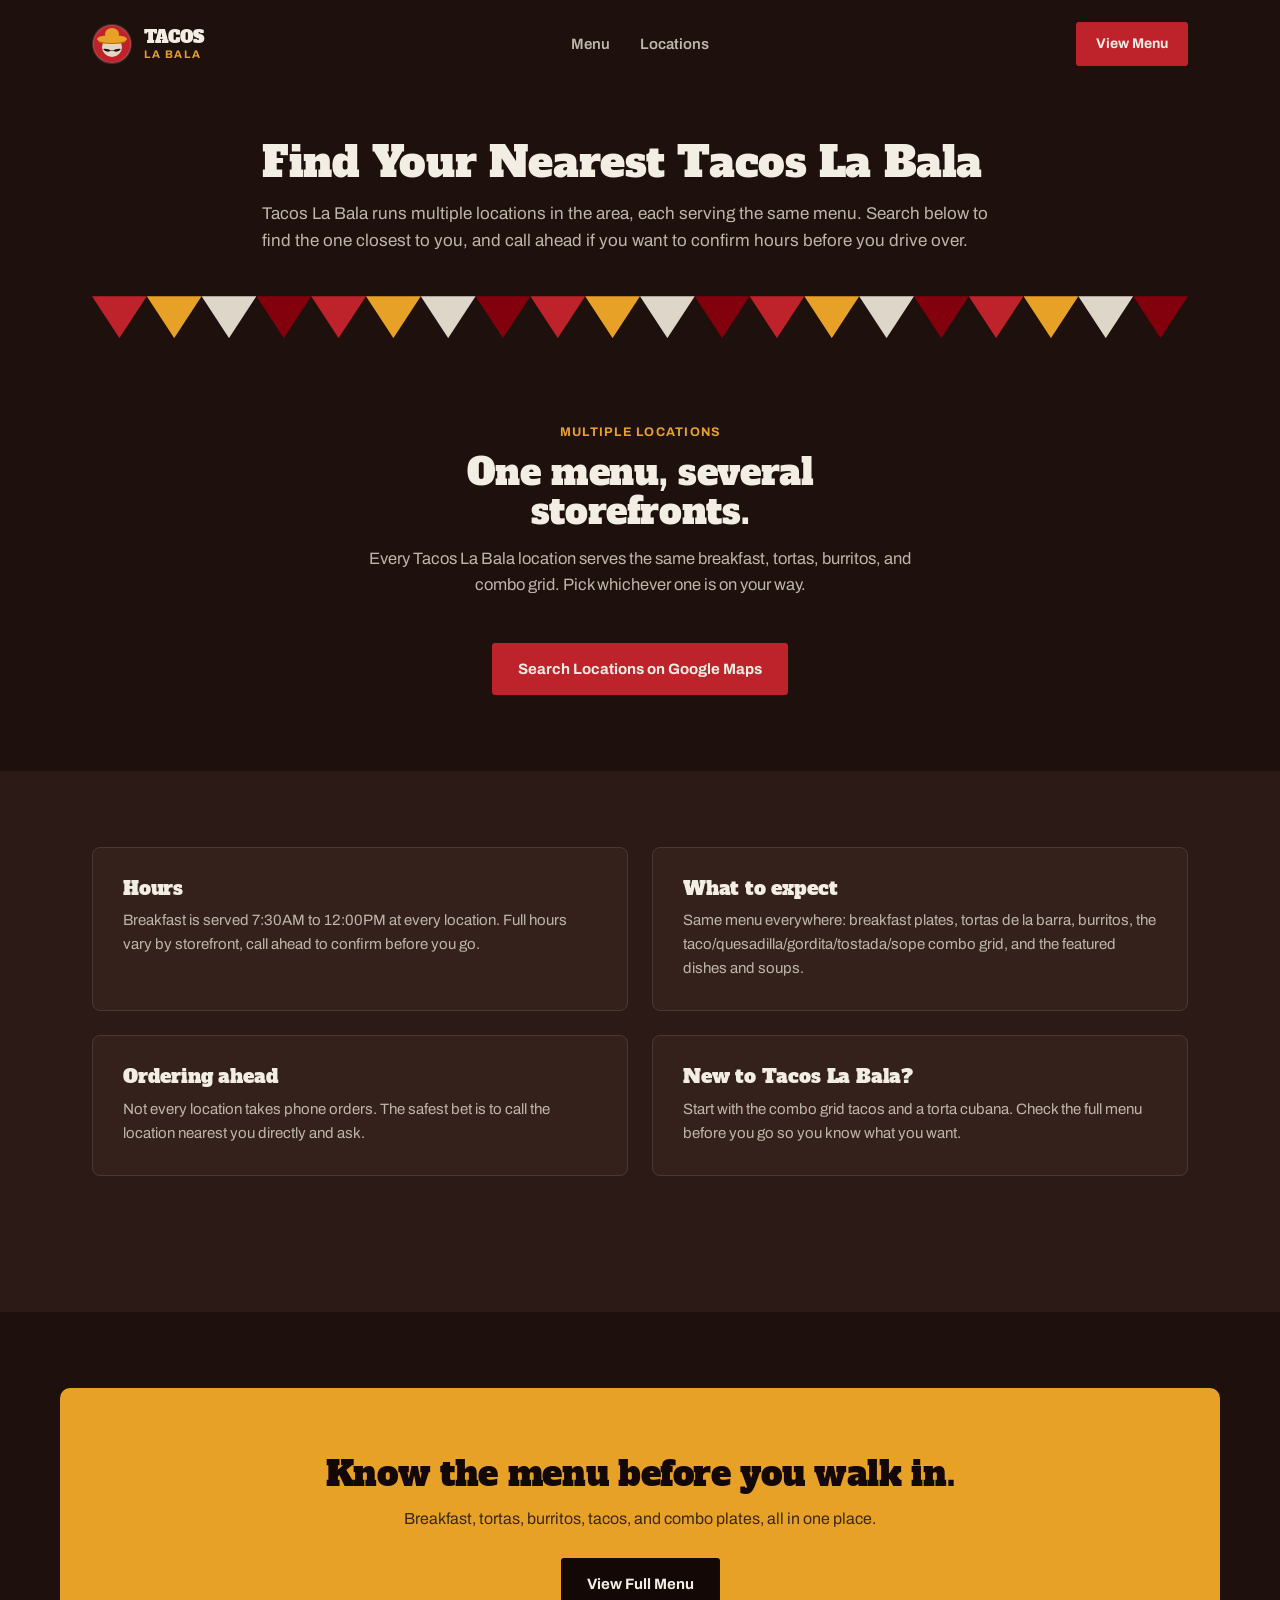
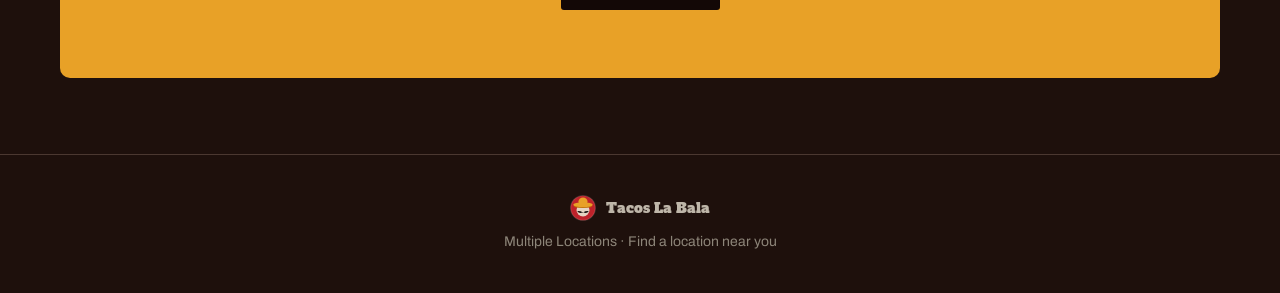
==== locations.html @ 97f9b3b9 "Initial build: Tacos La Bala pilot site" ====
<!DOCTYPE html>
<html lang="en">
<head>
<meta charset="UTF-8">
<meta name="viewport" content="width=device-width, initial-scale=1.0">
<title>Locations | Tacos La Bala</title>
<meta name="description" content="Tacos La Bala has multiple locations. Find the one closest to you and call ahead to confirm hours.">
<link rel="preconnect" href="https://fonts.googleapis.com">
<link href="https://fonts.googleapis.com/css2?family=Alfa+Slab+One&family=Archivo:wght@400;500;600;700&family=JetBrains+Mono:wght@500;600&display=swap" rel="stylesheet" media="print" onload="this.media='all'">
<link rel="stylesheet" href="styles.css">
</head>
<body>

<nav>
  <a href="index.html" class="nav-brand">
    <svg class="badge" viewBox="0 0 40 40" xmlns="http://www.w3.org/2000/svg" aria-hidden="true">
      <circle class="bg" cx="20" cy="20" r="19"/>
      <circle class="face" cx="20" cy="23" r="10"/>
      <path class="hat-shadow" d="M6 17 Q20 10 34 17 Q34 20 20 20 Q6 20 6 17 Z"/>
      <ellipse class="hat" cx="20" cy="15" rx="15" ry="4"/>
      <ellipse class="hat" cx="20" cy="10" rx="7" ry="6"/>
      <path class="stache" d="M11 25 Q15 30 20 26 Q25 30 29 25 Q25 24 20 27 Q15 24 11 25 Z"/>
      <circle class="ring" cx="20" cy="20" r="19"/>
    </svg>
    <span class="nav-brand-text">TACOS<span>LA BALA</span></span>
  </a>
  <div class="nav-links">
    <a href="menu.html">Menu</a>
    <a href="locations.html">Locations</a>
  </div>
  <a href="menu.html" class="nav-cta">View Menu</a>
</nav>

<div class="page-header">
  <h1>Find Your Nearest Tacos La Bala</h1>
  <p>Tacos La Bala runs multiple locations in the area, each serving the same menu. Search below to find the one closest to you, and call ahead if you want to confirm hours before you drive over.</p>
</div>

<div class="container">
  <div class="picado" aria-hidden="true">
    <div class="flag"></div><div class="flag"></div><div class="flag"></div><div class="flag"></div>
    <div class="flag"></div><div class="flag"></div><div class="flag"></div><div class="flag"></div>
    <div class="flag"></div><div class="flag"></div><div class="flag"></div><div class="flag"></div>
    <div class="flag"></div><div class="flag"></div><div class="flag"></div><div class="flag"></div>
    <div class="flag"></div><div class="flag"></div><div class="flag"></div><div class="flag"></div>
  </div>
</div>

<section>
  <div class="container section-head" style="text-align:center; max-width:640px; margin:0 auto 0;">
    <div class="section-label" style="text-align:center;">Multiple Locations</div>
    <h2>One menu, several storefronts.</h2>
    <p style="margin:0 auto;">Every Tacos La Bala location serves the same breakfast, tortas, burritos, and combo grid. Pick whichever one is on your way.</p>
  </div>
  <div class="container" style="margin-top:44px; text-align:center;">
    <a href="https://www.google.com/maps/search/Tacos+La+Bala" target="_blank" rel="noopener" class="btn-primary">Search Locations on Google Maps</a>
  </div>
</section>

<section class="section-alt">
  <div class="locations-grid">
    <div class="location-card">
      <h3>Hours</h3>
      <p>Breakfast is served 7:30AM to 12:00PM at every location. Full hours vary by storefront, call ahead to confirm before you go.</p>
    </div>
    <div class="location-card">
      <h3>What to expect</h3>
      <p>Same menu everywhere: breakfast plates, tortas de la barra, burritos, the taco/quesadilla/gordita/tostada/sope combo grid, and the featured dishes and soups.</p>
    </div>
    <div class="location-card">
      <h3>Ordering ahead</h3>
      <p>Not every location takes phone orders. The safest bet is to call the location nearest you directly and ask.</p>
    </div>
    <div class="location-card">
      <h3>New to Tacos La Bala?</h3>
      <p>Start with the combo grid tacos and a torta cubana. Check the full menu before you go so you know what you want.</p>
    </div>
  </div>
</section>

<section>
  <div class="container cta-band">
    <h2>Know the menu before you walk in.</h2>
    <p>Breakfast, tortas, burritos, tacos, and combo plates, all in one place.</p>
    <a href="menu.html" class="btn-primary">View Full Menu</a>
  </div>
</section>

<footer>
  <div class="foot-brand">
    <svg class="badge" viewBox="0 0 40 40" xmlns="http://www.w3.org/2000/svg" aria-hidden="true">
      <circle class="bg" cx="20" cy="20" r="19"/>
      <circle class="face" cx="20" cy="23" r="10"/>
      <path class="hat-shadow" d="M6 17 Q20 10 34 17 Q34 20 20 20 Q6 20 6 17 Z"/>
      <ellipse class="hat" cx="20" cy="15" rx="15" ry="4"/>
      <ellipse class="hat" cx="20" cy="10" rx="7" ry="6"/>
      <path class="stache" d="M11 25 Q15 30 20 26 Q25 30 29 25 Q25 24 20 27 Q15 24 11 25 Z"/>
      <circle class="ring" cx="20" cy="20" r="19"/>
    </svg>
    <span>Tacos La Bala</span>
  </div>
  Multiple Locations · Find a location near you
</footer>

</body>
</html>
---- styles.css ----
/* Tacos La Bala — Design DNA
   Mood: bold red channel-letter taqueria signage at night, dark charcoal storefront,
   mustard sombrero warmth. Playful but built like real signage, not a taco-truck cliche.
   Color: warm charcoal canvas (hue 35, NOT the cool blue-charcoal used elsewhere in this
   batch), true channel-letter red + mustard/sombrero gold, cream ink.
   Type: Alfa Slab One (display, mimics extruded block channel letters) + Archivo (body,
   geometric grotesque) + JetBrains Mono (tabular price numerals only).
   Layout: asymmetric 70/30 hero (headline left, channel-sign panel bleeding off the right
   edge) on home; fixed category rail on the menu page (most content-heavy page in the batch).
   Motion: quick, snappy eases on hover, no bounce.
   Signature element: papel picado (cut-paper banner) divider strung between sections,
   built from clip-path + mask flags, reused across all three pages.
*/

:root {
  --canvas: oklch(19% 0.025 35);
  --canvas-alt: oklch(24% 0.03 35);
  --panel: oklch(27% 0.033 35);
  --ink: oklch(95% 0.015 85);
  --ink-soft: oklch(78% 0.02 80);
  --ink-faint: oklch(62% 0.02 75);
  --red: oklch(52% 0.19 25);
  --red-dark: oklch(38% 0.16 25);
  --red-shadow: oklch(15% 0.02 35);
  --mustard: oklch(76% 0.15 75);
  --mustard-dark: oklch(60% 0.15 65);
  --line: oklch(36% 0.03 40);
}

* { box-sizing: border-box; margin: 0; padding: 0; }

html { scroll-behavior: smooth; }

body {
  font-family: 'Archivo', sans-serif;
  background: var(--canvas);
  color: var(--ink);
  line-height: 1.6;
}

h1, h2, h3, .display {
  font-family: 'Alfa Slab One', serif;
  font-weight: 400;
  letter-spacing: -0.01em;
  color: var(--ink);
  line-height: 1.08;
}

a { color: inherit; text-decoration: none; }

.mono { font-family: 'JetBrains Mono', monospace; font-variant-numeric: tabular-nums; }

.container { max-width: 1160px; margin: 0 auto; padding: 0 32px; }

/* ---- Nav ---- */
nav {
  display: flex;
  justify-content: space-between;
  align-items: center;
  padding: 22px 32px;
  max-width: 1160px;
  margin: 0 auto;
  gap: 20px;
}

.nav-brand { display: flex; align-items: center; gap: 12px; }
.nav-brand .badge { width: 40px; height: 40px; flex-shrink: 0; }
.nav-brand-text { font-family: 'Alfa Slab One', serif; font-size: 17px; line-height: 1.15; color: var(--ink); }
.nav-brand-text span { display: block; color: var(--mustard); font-size: 11px; letter-spacing: 0.12em; font-family: 'Archivo', sans-serif; font-weight: 700; }

.nav-links { display: flex; gap: 30px; font-size: 15px; }
.nav-links a { color: var(--ink-soft); transition: color 0.2s ease-out; font-weight: 600; }
.nav-links a:hover { color: var(--mustard); }

.nav-cta {
  background: var(--red);
  color: var(--ink) !important;
  padding: 11px 20px;
  border-radius: 3px;
  font-size: 14px;
  font-weight: 700;
  transition: background 0.2s ease-out, transform 0.2s ease-out;
  white-space: nowrap;
}
.nav-cta:hover { background: var(--red-dark); transform: translateY(-1px); }

/* ---- Hero: asymmetric 70/30, channel sign bleeds off the right ---- */
.hero {
  max-width: 1160px;
  margin: 12px auto 0;
  padding: 28px 32px 0;
  display: grid;
  grid-template-columns: 1.35fr 1fr;
  gap: 24px;
  align-items: center;
}

.hero-eyebrow {
  text-transform: uppercase;
  letter-spacing: 0.14em;
  font-size: 12.5px;
  font-weight: 700;
  color: var(--mustard);
  margin-bottom: 18px;
}

.hero-copy h1 {
  font-size: clamp(34px, 5vw, 54px);
  margin-bottom: 20px;
}
.hero-copy h1 .accent { color: var(--red); }

.hero-copy .sub {
  font-size: 17.5px;
  color: var(--ink-soft);
  max-width: 480px;
  margin-bottom: 30px;
}

.hero-ctas { display: flex; gap: 14px; flex-wrap: wrap; }

.btn-primary {
  background: var(--red);
  color: var(--ink);
  padding: 14px 26px;
  border-radius: 3px;
  font-weight: 700;
  font-size: 15px;
  display: inline-block;
  transition: background 0.2s ease-out, transform 0.2s ease-out;
}
.btn-primary:hover { background: var(--red-dark); transform: translateY(-1px); }

.btn-secondary {
  border: 1.5px solid var(--line);
  padding: 14px 26px;
  border-radius: 3px;
  font-weight: 700;
  font-size: 15px;
  color: var(--ink);
  display: inline-block;
  transition: border-color 0.2s ease-out, color 0.2s ease-out;
}
.btn-secondary:hover { border-color: var(--mustard); color: var(--mustard); }

/* ---- Channel sign panel (right side of hero) ---- */
.sign-panel {
  background: var(--red-shadow);
  border: 1px solid var(--line);
  border-radius: 10px;
  padding: 34px 20px;
  text-align: center;
  position: relative;
  overflow: hidden;
}
.sign-panel::before {
  content: "";
  position: absolute;
  inset: 0;
  background: radial-gradient(circle at 50% 20%, oklch(30% 0.04 35 / 0.6), transparent 65%);
}
.channel-tacos {
  font-family: 'Alfa Slab One', serif;
  font-size: clamp(38px, 6.5vw, 58px);
  color: var(--red);
  letter-spacing: 0.02em;
  text-shadow:
    1px 1px 0 var(--red-dark),
    2px 2px 0 var(--red-dark),
    3px 3px 0 var(--red-dark),
    4px 4px 0 var(--red-dark),
    5px 5px 0 oklch(12% 0.015 35),
    0 8px 22px rgba(0,0,0,0.55);
  position: relative;
  z-index: 1;
}
.channel-labala {
  font-family: 'Alfa Slab One', serif;
  font-size: clamp(20px, 3.4vw, 30px);
  color: var(--mustard);
  letter-spacing: 0.06em;
  margin-top: 4px;
  text-shadow:
    1px 1px 0 var(--mustard-dark),
    2px 2px 0 var(--mustard-dark),
    0 6px 16px rgba(0,0,0,0.5);
  position: relative;
  z-index: 1;
}
.sign-mascot { width: 92px; height: 92px; margin: 18px auto 0; position: relative; z-index: 1; }

/* ---- Mascot badge (reused in nav/footer) ---- */
.badge circle.face { fill: oklch(88% 0.03 70); }
.badge .hat { fill: var(--mustard); }
.badge .hat-shadow { fill: var(--mustard-dark); }
.badge .stache { fill: oklch(20% 0.01 35); }
.badge .ring { fill: none; stroke: var(--ink); stroke-width: 2; opacity: 0.15; }
.badge .bg { fill: var(--red); }

/* ---- Signature element: papel picado banner ---- */
.picado {
  display: flex;
  width: 100%;
  overflow: hidden;
  height: 42px;
  margin: 8px 0;
}
.picado .flag {
  flex: 1 0 auto;
  width: 42px;
  height: 42px;
  clip-path: polygon(0 0, 100% 0, 50% 100%);
  -webkit-mask-image:
    radial-gradient(circle 3.5px at 50% 24%, transparent 3px, black 3.5px),
    radial-gradient(circle 2.5px at 32% 44%, transparent 2px, black 2.5px),
    radial-gradient(circle 2.5px at 68% 44%, transparent 2px, black 2.5px),
    radial-gradient(circle 2px at 50% 58%, transparent 1.5px, black 2px);
  mask-image:
    radial-gradient(circle 3.5px at 50% 24%, transparent 3px, black 3.5px),
    radial-gradient(circle 2.5px at 32% 44%, transparent 2px, black 2.5px),
    radial-gradient(circle 2.5px at 68% 44%, transparent 2px, black 2.5px),
    radial-gradient(circle 2px at 50% 58%, transparent 1.5px, black 2px);
}
.picado .flag:nth-child(4n+1) { background: var(--red); }
.picado .flag:nth-child(4n+2) { background: var(--mustard); }
.picado .flag:nth-child(4n+3) { background: oklch(88% 0.02 80); }
.picado .flag:nth-child(4n+4) { background: var(--red-dark); }

/* ---- Sections ---- */
section { padding: 76px 0; }
.section-alt { background: var(--canvas-alt); }
.section-panel { background: var(--panel); }

.section-label {
  text-transform: uppercase;
  letter-spacing: 0.1em;
  font-size: 12.5px;
  color: var(--mustard);
  font-weight: 700;
  margin-bottom: 12px;
}

.section-head h2 { font-size: clamp(26px, 3.4vw, 36px); margin-bottom: 14px; max-width: 640px; }
.section-head p { color: var(--ink-soft); font-size: 16.5px; max-width: 560px; }

/* ---- Standout plates: one featured + mixed list (asymmetric, not 3 equal cards) ---- */
.plates-layout {
  display: grid;
  grid-template-columns: 1.1fr 1fr;
  gap: 22px;
  margin-top: 44px;
}
.plate-featured {
  background: linear-gradient(160deg, var(--red-dark), var(--red-shadow));
  border-radius: 10px;
  padding: 34px;
  display: flex;
  flex-direction: column;
  justify-content: flex-end;
  min-height: 320px;
  border: 1px solid var(--line);
}
.plate-featured .tag { color: var(--mustard); font-size: 12.5px; font-weight: 700; letter-spacing: 0.08em; text-transform: uppercase; margin-bottom: 14px; display: block; }
.plate-featured h3 { font-size: 24px; margin-bottom: 10px; }
.plate-featured p { color: var(--ink-soft); font-size: 15px; }
.plate-featured .price { color: var(--mustard); font-size: 20px; margin-top: 14px; }

.plates-list { display: flex; flex-direction: column; gap: 0; }
.plate-row {
  display: flex;
  justify-content: space-between;
  align-items: baseline;
  gap: 16px;
  padding: 18px 0;
  border-top: 1px solid var(--line);
}
.plate-row:last-child { border-bottom: 1px solid var(--line); }
.plate-row h4 { font-family: 'Archivo', sans-serif; font-weight: 700; font-size: 16.5px; color: var(--ink); }
.plate-row p { font-size: 13.5px; color: var(--ink-faint); margin-top: 4px; }
.plate-row .price { color: var(--mustard); font-size: 16px; white-space: nowrap; }

/* ---- Info band (breakfast hours / locations) ---- */
.info-band {
  border-top: 1px solid var(--line);
  border-bottom: 1px solid var(--line);
  padding: 46px 0;
  text-align: center;
}
.info-band .big-stat {
  font-family: 'Alfa Slab One', serif;
  font-size: clamp(30px, 5vw, 46px);
  color: var(--mustard);
  margin-bottom: 10px;
}
.info-band p { color: var(--ink-soft); font-size: 15px; max-width: 520px; margin: 0 auto; }

/* ---- CTA band ---- */
.cta-band {
  background: var(--mustard);
  color: var(--red-shadow);
  text-align: center;
  padding: 68px 32px;
  border-radius: 10px;
}
.cta-band h2 { color: var(--red-shadow); font-size: clamp(24px, 3.4vw, 34px); margin-bottom: 14px; }
.cta-band p { color: oklch(30% 0.05 65); margin-bottom: 26px; font-size: 16px; }
.cta-band .btn-primary { background: var(--red-shadow); color: var(--ink); }
.cta-band .btn-primary:hover { background: oklch(10% 0.01 35); }

/* ---- Footer ---- */
footer {
  padding: 40px 32px;
  border-top: 1px solid var(--line);
  font-size: 14px;
  color: var(--ink-faint);
  text-align: center;
}
footer .foot-brand { display: flex; align-items: center; justify-content: center; gap: 10px; margin-bottom: 10px; }
footer .foot-brand .badge { width: 26px; height: 26px; }
footer .foot-brand span { font-family: 'Alfa Slab One', serif; font-size: 14px; color: var(--ink-soft); }

/* ---- Inner page header ---- */
.page-header {
  padding: 52px 32px 34px;
  max-width: 820px;
  margin: 0 auto;
}
.page-header h1 { font-size: clamp(30px, 4.2vw, 42px); margin-bottom: 14px; }
.page-header p { font-size: 17px; color: var(--ink-soft); }

/* ---- Menu page: fixed category rail + content ---- */
.menu-layout {
  display: grid;
  grid-template-columns: 220px 1fr;
  gap: 48px;
  max-width: 1160px;
  margin: 0 auto 60px;
  padding: 0 32px;
  align-items: start;
}
.menu-rail {
  position: sticky;
  top: 24px;
  display: flex;
  flex-direction: column;
  gap: 4px;
  border-left: 2px solid var(--line);
  padding-left: 18px;
}
.menu-rail a {
  padding: 9px 0;
  color: var(--ink-faint);
  font-size: 14.5px;
  font-weight: 600;
  transition: color 0.2s ease-out, border-color 0.2s ease-out;
  border-left: 2px solid transparent;
  margin-left: -20px;
  padding-left: 18px;
}
.menu-rail a:hover { color: var(--mustard); border-color: var(--mustard); }

.menu-section { margin-bottom: 56px; scroll-margin-top: 24px; }
.menu-section-head { margin-bottom: 22px; }
.menu-section-head h2 { font-size: clamp(24px, 3vw, 30px); }
.menu-section-head .note { color: var(--ink-faint); font-size: 14px; margin-top: 8px; max-width: 620px; }

.menu-grid { display: grid; grid-template-columns: 1fr 1fr; gap: 4px 40px; }
.menu-item {
  display: flex;
  justify-content: space-between;
  align-items: baseline;
  gap: 14px;
  padding: 12px 0;
  border-bottom: 1px solid var(--line);
}
.menu-item .name { font-size: 15px; color: var(--ink); }
.menu-item .name small { display: block; color: var(--ink-faint); font-size: 12.5px; margin-top: 2px; }
.menu-item .price { color: var(--mustard); font-size: 14.5px; white-space: nowrap; }

.combo-table { width: 100%; border-collapse: collapse; margin-top: 8px; }
.combo-table th {
  text-align: left;
  font-size: 12.5px;
  text-transform: uppercase;
  letter-spacing: 0.06em;
  color: var(--mustard);
  padding: 10px 12px;
  border-bottom: 1px solid var(--line);
}
.combo-table td {
  padding: 12px;
  font-size: 14.5px;
  border-bottom: 1px solid var(--line);
  color: var(--ink-soft);
}
.combo-table td:first-child { color: var(--ink); font-weight: 600; }
.combo-table td.price { color: var(--mustard); }

.featured-note {
  background: var(--panel);
  border-radius: 8px;
  padding: 20px 24px;
  font-size: 14.5px;
  color: var(--ink-soft);
  margin-bottom: 24px;
}

/* ---- Locations page ---- */
.locations-grid {
  display: grid;
  grid-template-columns: 1fr 1fr;
  gap: 24px;
  max-width: 1160px;
  margin: 0 auto 60px;
  padding: 0 32px;
}
.location-card {
  border: 1px solid var(--line);
  border-radius: 8px;
  padding: 30px;
  background: var(--panel);
}
.location-card h3 { font-size: 19px; margin-bottom: 10px; }
.location-card p { color: var(--ink-soft); font-size: 15px; }

@media (max-width: 860px) {
  .hero { grid-template-columns: 1fr; }
  .sign-panel { order: -1; }
  .plates-layout, .locations-grid { grid-template-columns: 1fr; }
  .menu-layout { grid-template-columns: 1fr; }
  .menu-rail {
    position: static;
    flex-direction: row;
    flex-wrap: wrap;
    border-left: none;
    border-bottom: 2px solid var(--line);
    padding-left: 0;
    padding-bottom: 16px;
    margin-bottom: 8px;
  }
  .menu-rail a { margin-left: 0; padding-left: 0; padding-right: 14px; border-left: none; }
  .menu-grid { grid-template-columns: 1fr; }
  .nav-links { display: none; }
}
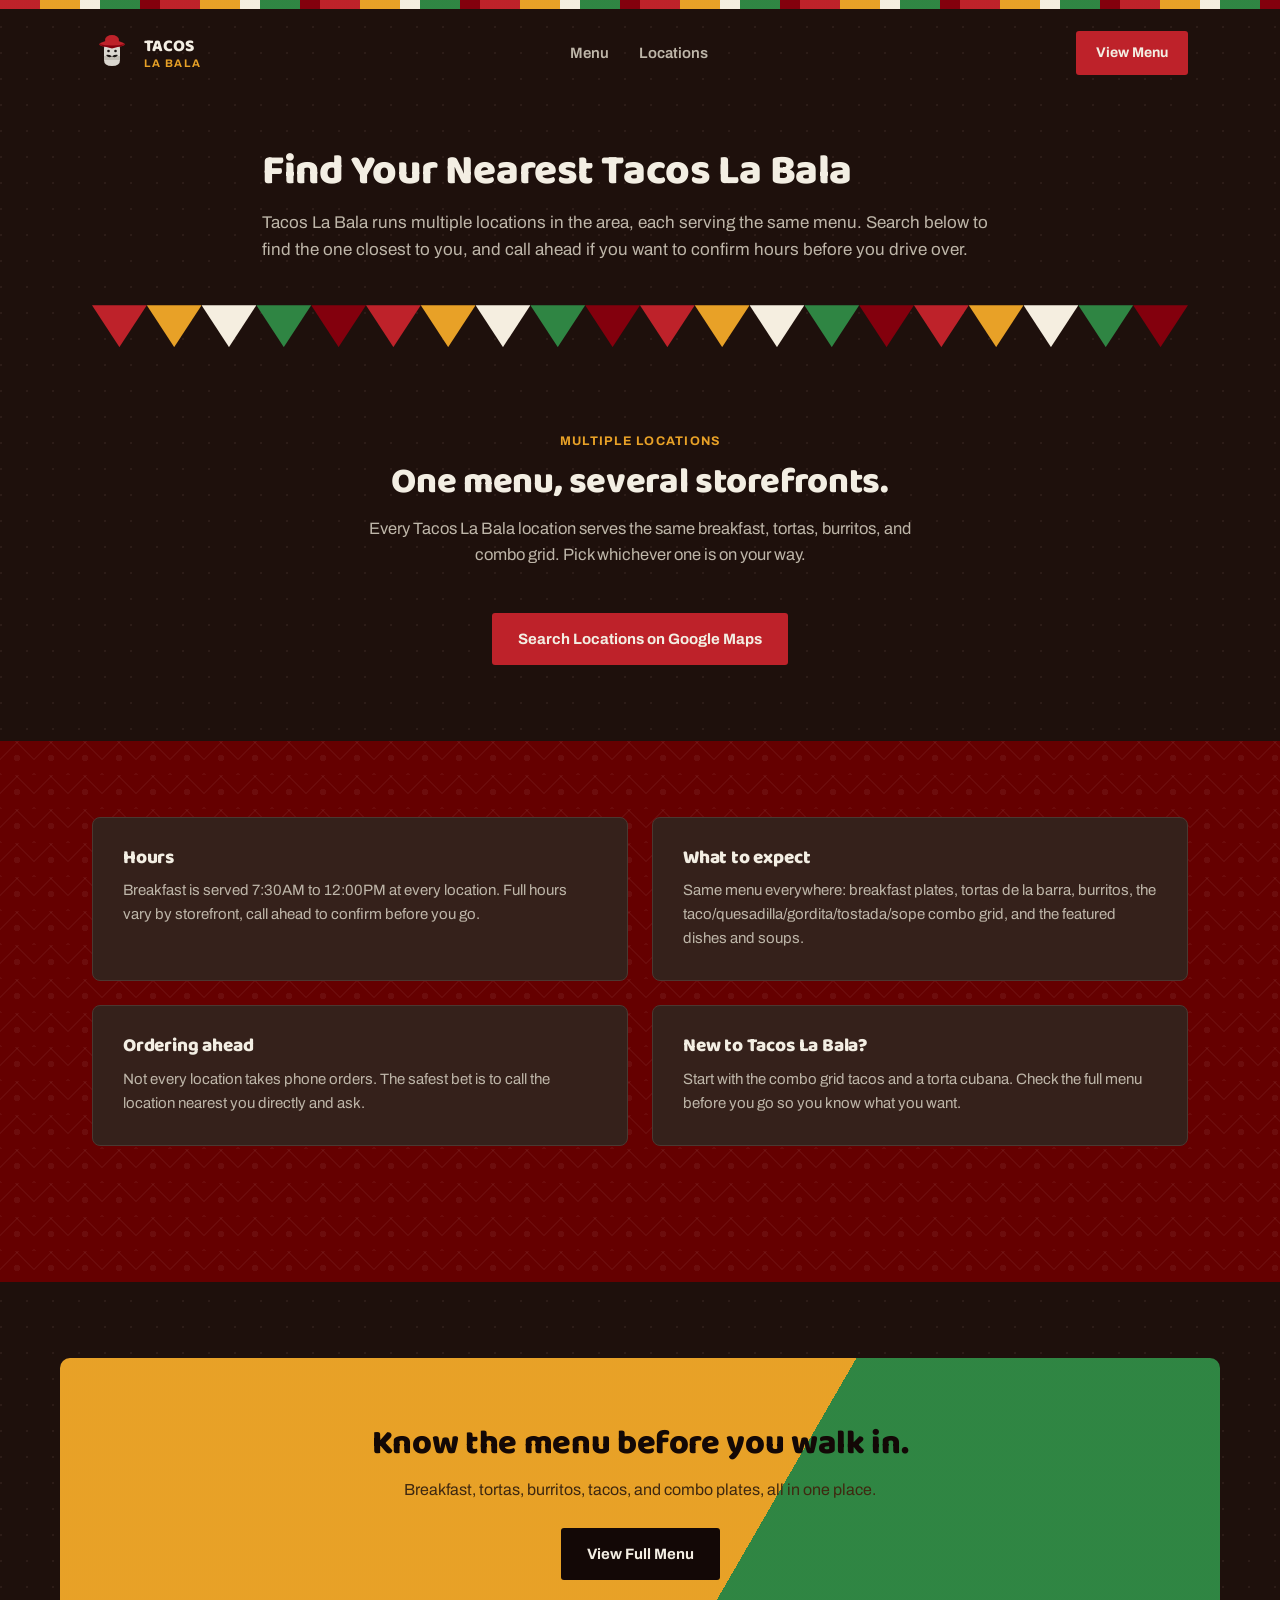
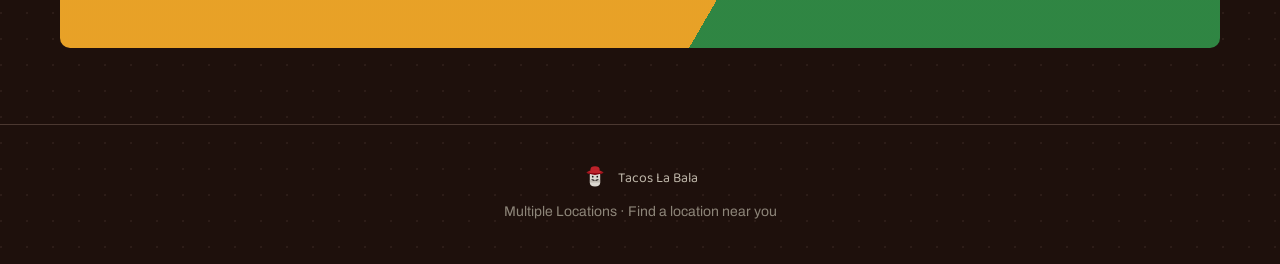
==== commit 812c6439: "Redesign: bullet mascot, talavera pattern, Baloo 2 type" ====
--- a/locations.html
+++ b/locations.html
@@ -6,21 +6,24 @@
 <title>Locations | Tacos La Bala</title>
 <meta name="description" content="Tacos La Bala has multiple locations. Find the one closest to you and call ahead to confirm hours.">
 <link rel="preconnect" href="https://fonts.googleapis.com">
-<link href="https://fonts.googleapis.com/css2?family=Alfa+Slab+One&family=Archivo:wght@400;500;600;700&family=JetBrains+Mono:wght@500;600&display=swap" rel="stylesheet" media="print" onload="this.media='all'">
+<link href="https://fonts.googleapis.com/css2?family=Baloo+2:wght@700;800&family=Archivo:wght@400;500;600;700&family=JetBrains+Mono:wght@500;600&display=swap" rel="stylesheet" media="print" onload="this.media='all'">
 <link rel="stylesheet" href="styles.css">
 </head>
 <body>
 
+<div class="serape" aria-hidden="true"></div>
+
 <nav>
   <a href="index.html" class="nav-brand">
     <svg class="badge" viewBox="0 0 40 40" xmlns="http://www.w3.org/2000/svg" aria-hidden="true">
-      <circle class="bg" cx="20" cy="20" r="19"/>
-      <circle class="face" cx="20" cy="23" r="10"/>
-      <path class="hat-shadow" d="M6 17 Q20 10 34 17 Q34 20 20 20 Q6 20 6 17 Z"/>
-      <ellipse class="hat" cx="20" cy="15" rx="15" ry="4"/>
-      <ellipse class="hat" cx="20" cy="10" rx="7" ry="6"/>
-      <path class="stache" d="M11 25 Q15 30 20 26 Q25 30 29 25 Q25 24 20 27 Q15 24 11 25 Z"/>
-      <circle class="ring" cx="20" cy="20" r="19"/>
+      <path class="bullet-body" d="M12 16 Q12 6 20 6 Q28 6 28 16 L28 27 Q28 33 20 33 Q12 33 12 27 Z"/>
+      <rect class="bullet-shadow" x="12" y="23" width="16" height="4" opacity="0.5"/>
+      <ellipse class="hat" cx="20" cy="7" rx="7" ry="5"/>
+      <path class="hat" d="M7 11 Q20 3 33 11 Q33 14 20 14 Q7 14 7 11 Z"/>
+      <path class="hat-shadow" d="M7 11 Q20 14 33 11 Q33 12.5 20 15.5 Q7 12.5 7 11 Z"/>
+      <circle class="eyes" cx="16.5" cy="18" r="1.3"/>
+      <circle class="eyes" cx="23.5" cy="18" r="1.3"/>
+      <path class="stache" d="M14 22 Q17 26 20 23 Q23 26 26 22 Q23 21.3 20 23.3 Q17 21.3 14 22 Z"/>
     </svg>
     <span class="nav-brand-text">TACOS<span>LA BALA</span></span>
   </a>
@@ -89,13 +92,14 @@
 <footer>
   <div class="foot-brand">
     <svg class="badge" viewBox="0 0 40 40" xmlns="http://www.w3.org/2000/svg" aria-hidden="true">
-      <circle class="bg" cx="20" cy="20" r="19"/>
-      <circle class="face" cx="20" cy="23" r="10"/>
-      <path class="hat-shadow" d="M6 17 Q20 10 34 17 Q34 20 20 20 Q6 20 6 17 Z"/>
-      <ellipse class="hat" cx="20" cy="15" rx="15" ry="4"/>
-      <ellipse class="hat" cx="20" cy="10" rx="7" ry="6"/>
-      <path class="stache" d="M11 25 Q15 30 20 26 Q25 30 29 25 Q25 24 20 27 Q15 24 11 25 Z"/>
-      <circle class="ring" cx="20" cy="20" r="19"/>
+      <path class="bullet-body" d="M12 16 Q12 6 20 6 Q28 6 28 16 L28 27 Q28 33 20 33 Q12 33 12 27 Z"/>
+      <rect class="bullet-shadow" x="12" y="23" width="16" height="4" opacity="0.5"/>
+      <ellipse class="hat" cx="20" cy="7" rx="7" ry="5"/>
+      <path class="hat" d="M7 11 Q20 3 33 11 Q33 14 20 14 Q7 14 7 11 Z"/>
+      <path class="hat-shadow" d="M7 11 Q20 14 33 11 Q33 12.5 20 15.5 Q7 12.5 7 11 Z"/>
+      <circle class="eyes" cx="16.5" cy="18" r="1.3"/>
+      <circle class="eyes" cx="23.5" cy="18" r="1.3"/>
+      <path class="stache" d="M14 22 Q17 26 20 23 Q23 26 26 22 Q23 21.3 20 23.3 Q17 21.3 14 22 Z"/>
     </svg>
     <span>Tacos La Bala</span>
   </div>
--- a/styles.css
+++ b/styles.css
@@ -1,15 +1,13 @@
-/* Tacos La Bala — Design DNA
-   Mood: bold red channel-letter taqueria signage at night, dark charcoal storefront,
-   mustard sombrero warmth. Playful but built like real signage, not a taco-truck cliche.
-   Color: warm charcoal canvas (hue 35, NOT the cool blue-charcoal used elsewhere in this
-   batch), true channel-letter red + mustard/sombrero gold, cream ink.
-   Type: Alfa Slab One (display, mimics extruded block channel letters) + Archivo (body,
-   geometric grotesque) + JetBrains Mono (tabular price numerals only).
-   Layout: asymmetric 70/30 hero (headline left, channel-sign panel bleeding off the right
-   edge) on home; fixed category rail on the menu page (most content-heavy page in the batch).
-   Motion: quick, snappy eases on hover, no bounce.
-   Signature element: papel picado (cut-paper banner) divider strung between sections,
-   built from clip-path + mask flags, reused across all three pages.
+/* Tacos La Bala — Design DNA (v2, corrected to real brand)
+   Mood: authentic taqueria — deep red talavera-tile storefront wall, bold white rounded
+   logotype, a bullet-shaped mascot in a red hat and boots (the name IS "the bullet").
+   Color: true taqueria red as the dominant canvas (not a dark charcoal backdrop), mustard
+   gold + cactus green as festive accents, warm charcoal reserved for contrast panels only.
+   Type: Baloo 2 (display, chunky rounded weight — matches the real hand-painted sign
+   lettering) + Archivo (body) + JetBrains Mono (tabular price numerals only).
+   Pattern: talavera diamond-lattice texture on red sections, echoing the real storefront wall.
+   Signature element: bullet mascot (hat + mustache + boots on a bullet-shaped body, arms out
+   holding tacos) + papel picado banner dividers.
 */
 
 :root {
@@ -21,9 +19,15 @@
   --ink-faint: oklch(62% 0.02 75);
   --red: oklch(52% 0.19 25);
   --red-dark: oklch(38% 0.16 25);
+  --red-deep: oklch(30% 0.15 25);
   --red-shadow: oklch(15% 0.02 35);
   --mustard: oklch(76% 0.15 75);
   --mustard-dark: oklch(60% 0.15 65);
+  --green: oklch(55% 0.13 148);
+  --green-dark: oklch(40% 0.1 148);
+  --cream: oklch(95% 0.02 85);
+  --silver: oklch(88% 0.01 80);
+  --silver-shadow: oklch(72% 0.015 80);
   --line: oklch(36% 0.03 40);
 }
 
@@ -33,14 +37,40 @@
 
 body {
   font-family: 'Archivo', sans-serif;
-  background: var(--canvas);
+  background:
+    radial-gradient(circle at 1px 1px, oklch(30% 0.03 35 / 0.5) 1.4px, transparent 1.4px) 0 0/26px 26px,
+    var(--canvas);
   color: var(--ink);
   line-height: 1.6;
 }
 
+/* ---- Talavera diamond-lattice texture, for red sections ---- */
+.talavera {
+  background-color: var(--red-deep);
+  background-image:
+    repeating-linear-gradient(45deg, oklch(100% 0 0 / 0.05) 0 1.5px, transparent 1.5px 34px),
+    repeating-linear-gradient(-45deg, oklch(100% 0 0 / 0.05) 0 1.5px, transparent 1.5px 34px),
+    radial-gradient(circle at 50% 50%, oklch(100% 0 0 / 0.06) 3px, transparent 3.5px);
+  background-size: 34px 34px, 34px 34px, 34px 34px;
+}
+
+/* ---- Serape stripe band: reused top-of-nav and above footer ---- */
+.serape {
+  height: 9px;
+  width: 100%;
+  background: repeating-linear-gradient(
+    90deg,
+    var(--red) 0 40px,
+    var(--mustard) 40px 80px,
+    var(--cream) 80px 100px,
+    var(--green) 100px 140px,
+    var(--red-dark) 140px 160px
+  );
+}
+
 h1, h2, h3, .display {
-  font-family: 'Alfa Slab One', serif;
-  font-weight: 400;
+  font-family: 'Baloo 2', sans-serif;
+  font-weight: 800;
   letter-spacing: -0.01em;
   color: var(--ink);
   line-height: 1.08;
@@ -65,7 +95,7 @@
 
 .nav-brand { display: flex; align-items: center; gap: 12px; }
 .nav-brand .badge { width: 40px; height: 40px; flex-shrink: 0; }
-.nav-brand-text { font-family: 'Alfa Slab One', serif; font-size: 17px; line-height: 1.15; color: var(--ink); }
+.nav-brand-text { font-family: 'Baloo 2', sans-serif; font-weight: 800; font-size: 17px; line-height: 1.15; color: var(--ink); }
 .nav-brand-text span { display: block; color: var(--mustard); font-size: 11px; letter-spacing: 0.12em; font-family: 'Archivo', sans-serif; font-weight: 700; }
 
 .nav-links { display: flex; gap: 30px; font-size: 15px; }
@@ -145,57 +175,78 @@
 
 /* ---- Channel sign panel (right side of hero) ---- */
 .sign-panel {
-  background: var(--red-shadow);
+  background: var(--red-deep);
   border: 1px solid var(--line);
   border-radius: 10px;
-  padding: 34px 20px;
+  padding: 34px 20px 26px;
   text-align: center;
   position: relative;
   overflow: hidden;
 }
-.sign-panel::before {
-  content: "";
-  position: absolute;
-  inset: 0;
-  background: radial-gradient(circle at 50% 20%, oklch(30% 0.04 35 / 0.6), transparent 65%);
-}
 .channel-tacos {
-  font-family: 'Alfa Slab One', serif;
+  font-family: 'Baloo 2', sans-serif;
+  font-weight: 800;
   font-size: clamp(38px, 6.5vw, 58px);
-  color: var(--red);
-  letter-spacing: 0.02em;
-  text-shadow:
-    1px 1px 0 var(--red-dark),
-    2px 2px 0 var(--red-dark),
-    3px 3px 0 var(--red-dark),
-    4px 4px 0 var(--red-dark),
-    5px 5px 0 oklch(12% 0.015 35),
-    0 8px 22px rgba(0,0,0,0.55);
+  color: var(--cream);
+  letter-spacing: 0.01em;
+  text-shadow: 0 4px 0 var(--red-dark), 0 10px 18px rgba(0,0,0,0.5);
   position: relative;
   z-index: 1;
 }
 .channel-labala {
-  font-family: 'Alfa Slab One', serif;
-  font-size: clamp(20px, 3.4vw, 30px);
-  color: var(--mustard);
-  letter-spacing: 0.06em;
-  margin-top: 4px;
-  text-shadow:
-    1px 1px 0 var(--mustard-dark),
-    2px 2px 0 var(--mustard-dark),
-    0 6px 16px rgba(0,0,0,0.5);
+  font-family: 'Baloo 2', sans-serif;
+  font-weight: 800;
+  font-size: clamp(24px, 4vw, 36px);
+  color: var(--cream);
+  letter-spacing: 0.01em;
+  margin-top: -4px;
+  text-shadow: 0 3px 0 var(--red-dark), 0 8px 16px rgba(0,0,0,0.5);
   position: relative;
   z-index: 1;
 }
+.channel-tagline {
+  font-family: 'Archivo', sans-serif;
+  font-weight: 700;
+  letter-spacing: 0.14em;
+  text-transform: uppercase;
+  font-size: 12px;
+  color: var(--mustard);
+  margin-top: 10px;
+  position: relative;
+  z-index: 1;
+}
 .sign-mascot { width: 92px; height: 92px; margin: 18px auto 0; position: relative; z-index: 1; }
 
-/* ---- Mascot badge (reused in nav/footer) ---- */
-.badge circle.face { fill: oklch(88% 0.03 70); }
-.badge .hat { fill: var(--mustard); }
-.badge .hat-shadow { fill: var(--mustard-dark); }
+.hero-mascot { width: 190px; height: 230px; margin: 18px auto 0; position: relative; z-index: 1; }
+
+/* ---- Mascot badge (reused in nav/footer): mini bullet head ---- */
+.badge .bg { fill: none; }
+.badge .bullet-body { fill: var(--silver); }
+.badge .bullet-shadow { fill: var(--silver-shadow); }
+.badge .hat { fill: var(--red); }
+.badge .hat-shadow { fill: var(--red-dark); }
 .badge .stache { fill: oklch(20% 0.01 35); }
-.badge .ring { fill: none; stroke: var(--ink); stroke-width: 2; opacity: 0.15; }
-.badge .bg { fill: var(--red); }
+.badge .eyes { fill: oklch(20% 0.01 35); }
+
+/* ---- Hero mascot: the bullet character — hat, mustache, boots, arms out with tacos ---- */
+.hero-mascot .bullet-body { fill: var(--silver); }
+.hero-mascot .bullet-shine { fill: var(--cream); opacity: 0.5; }
+.hero-mascot .bullet-case { fill: var(--mustard-dark); }
+.hero-mascot .case-line { stroke: var(--silver-shadow); stroke-width: 1.5; opacity: 0.6; }
+.hero-mascot .hat { fill: var(--red); }
+.hero-mascot .hat-shadow { fill: var(--red-dark); }
+.hero-mascot .hat-band { fill: var(--red-dark); }
+.hero-mascot .stache { fill: oklch(18% 0.01 35); }
+.hero-mascot .eyes { fill: oklch(18% 0.01 35); }
+.hero-mascot .nose { fill: var(--mustard); }
+.hero-mascot .arm { fill: var(--mustard); }
+.hero-mascot .hand { fill: var(--mustard); }
+.hero-mascot .leg { fill: var(--mustard); }
+.hero-mascot .boot { fill: var(--red); }
+.hero-mascot .boot-shadow { fill: var(--red-dark); }
+.hero-mascot .taco-shell { fill: var(--mustard-dark); }
+.hero-mascot .taco-fill { fill: var(--green); }
+.hero-mascot .taco-fill2 { fill: var(--red); }
 
 /* ---- Signature element: papel picado banner ---- */
 .picado {
@@ -221,14 +272,17 @@
     radial-gradient(circle 2.5px at 68% 44%, transparent 2px, black 2.5px),
     radial-gradient(circle 2px at 50% 58%, transparent 1.5px, black 2px);
 }
-.picado .flag:nth-child(4n+1) { background: var(--red); }
-.picado .flag:nth-child(4n+2) { background: var(--mustard); }
-.picado .flag:nth-child(4n+3) { background: oklch(88% 0.02 80); }
-.picado .flag:nth-child(4n+4) { background: var(--red-dark); }
+.picado .flag:nth-child(5n+1) { background: var(--red); }
+.picado .flag:nth-child(5n+2) { background: var(--mustard); }
+.picado .flag:nth-child(5n+3) { background: var(--cream); }
+.picado .flag:nth-child(5n+4) { background: var(--green); }
+.picado .flag:nth-child(5n+5) { background: var(--red-dark); }
 
 /* ---- Sections ---- */
 section { padding: 76px 0; }
-.section-alt { background: var(--canvas-alt); }
+.section-alt { background-color: var(--red-deep); background-image: repeating-linear-gradient(45deg, oklch(100% 0 0 / 0.045) 0 1.5px, transparent 1.5px 34px), repeating-linear-gradient(-45deg, oklch(100% 0 0 / 0.045) 0 1.5px, transparent 1.5px 34px), radial-gradient(circle at 50% 50%, oklch(100% 0 0 / 0.05) 3px, transparent 3.5px); background-size: 34px 34px, 34px 34px, 34px 34px; }
+.section-alt .section-label { color: var(--cream); }
+.section-alt .section-head p, .section-alt .info-band p { color: oklch(90% 0.03 60 / 0.85); }
 .section-panel { background: var(--panel); }
 
 .section-label {
@@ -287,7 +341,7 @@
   text-align: center;
 }
 .info-band .big-stat {
-  font-family: 'Alfa Slab One', serif;
+  font-family: 'Baloo 2', sans-serif; font-weight: 800;
   font-size: clamp(30px, 5vw, 46px);
   color: var(--mustard);
   margin-bottom: 10px;
@@ -296,7 +350,7 @@
 
 /* ---- CTA band ---- */
 .cta-band {
-  background: var(--mustard);
+  background: linear-gradient(120deg, var(--mustard) 0%, var(--mustard) 60%, var(--green) 60%, var(--green) 100%);
   color: var(--red-shadow);
   text-align: center;
   padding: 68px 32px;
@@ -317,7 +371,7 @@
 }
 footer .foot-brand { display: flex; align-items: center; justify-content: center; gap: 10px; margin-bottom: 10px; }
 footer .foot-brand .badge { width: 26px; height: 26px; }
-footer .foot-brand span { font-family: 'Alfa Slab One', serif; font-size: 14px; color: var(--ink-soft); }
+footer .foot-brand span { font-family: 'Baloo 2', sans-serif; font-size: 14px; color: var(--ink-soft); }
 
 /* ---- Inner page header ---- */
 .page-header {
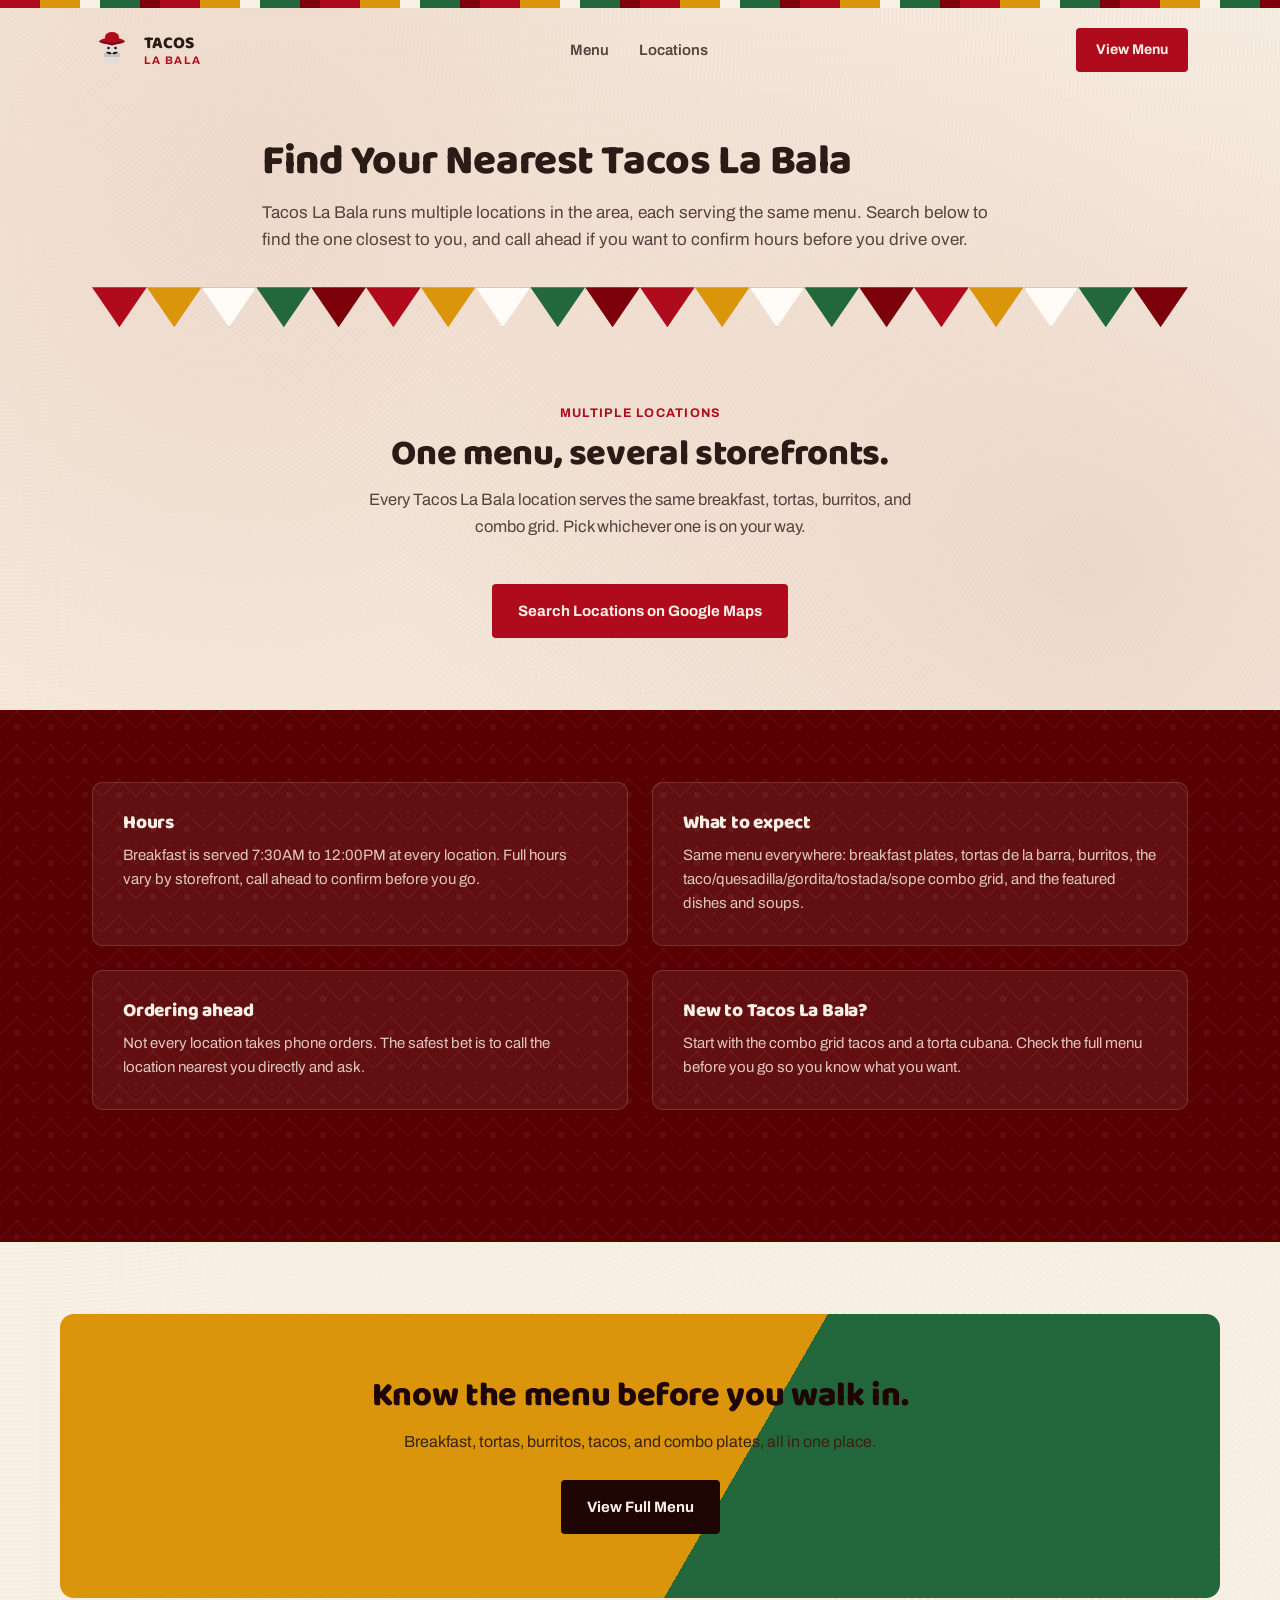
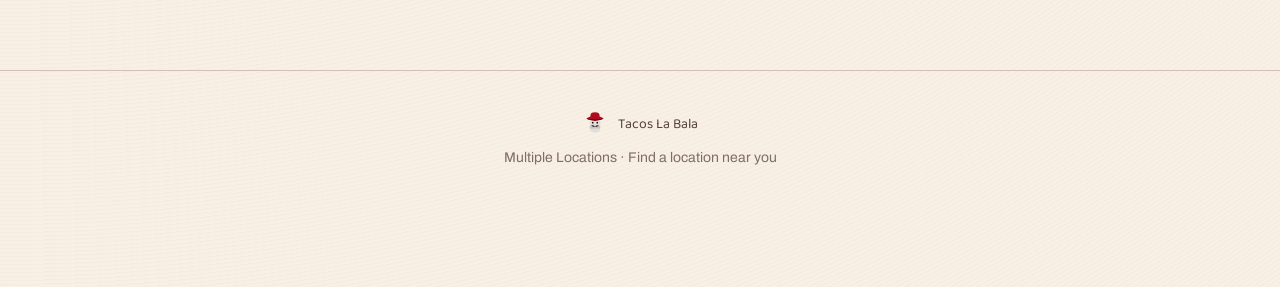
==== commit f741c45c: "Redesign v3: cream/terracotta premium palette, mobile-first hero, sticky Get Directions bar" ====
--- a/locations.html
+++ b/locations.html
@@ -9,7 +9,7 @@
 <link href="https://fonts.googleapis.com/css2?family=Baloo+2:wght@700;800&family=Archivo:wght@400;500;600;700&family=JetBrains+Mono:wght@500;600&display=swap" rel="stylesheet" media="print" onload="this.media='all'">
 <link rel="stylesheet" href="styles.css">
 </head>
-<body>
+<body class="has-mobile-bar">
 
 <div class="serape" aria-hidden="true"></div>
 
@@ -106,5 +106,16 @@
   Multiple Locations · Find a location near you
 </footer>
 
+<div class="mobile-bar" role="navigation" aria-label="Quick actions">
+  <a href="https://www.google.com/maps/search/Tacos+La+Bala" target="_blank" rel="noopener" class="mb-directions">
+    <svg viewBox="0 0 24 24" fill="none" stroke="currentColor" stroke-width="2" stroke-linecap="round" stroke-linejoin="round"><path d="M21 10c0 7-9 13-9 13s-9-6-9-13a9 9 0 0 1 18 0Z"/><circle cx="12" cy="10" r="3"/></svg>
+    Directions
+  </a>
+  <a href="menu.html" class="mb-menu">
+    <svg viewBox="0 0 24 24" fill="none" stroke="currentColor" stroke-width="2" stroke-linecap="round" stroke-linejoin="round"><path d="M4 19.5A2.5 2.5 0 0 1 6.5 17H20"/><path d="M6.5 2H20v20H6.5A2.5 2.5 0 0 1 4 19.5v-15A2.5 2.5 0 0 1 6.5 2Z"/></svg>
+    Menu
+  </a>
+</div>
+
 </body>
 </html>
--- a/styles.css
+++ b/styles.css
@@ -1,34 +1,45 @@
-/* Tacos La Bala — Design DNA (v2, corrected to real brand)
-   Mood: authentic taqueria — deep red talavera-tile storefront wall, bold white rounded
-   logotype, a bullet-shaped mascot in a red hat and boots (the name IS "the bullet").
-   Color: true taqueria red as the dominant canvas (not a dark charcoal backdrop), mustard
-   gold + cactus green as festive accents, warm charcoal reserved for contrast panels only.
-   Type: Baloo 2 (display, chunky rounded weight — matches the real hand-painted sign
-   lettering) + Archivo (body) + JetBrains Mono (tabular price numerals only).
-   Pattern: talavera diamond-lattice texture on red sections, echoing the real storefront wall.
-   Signature element: bullet mascot (hat + mustache + boots on a bullet-shaped body, arms out
-   holding tacos) + papel picado banner dividers.
+/* Tacos La Bala — Design DNA (v3, premium modern taqueria)
+   Mood: real Houston/Mexico taqueria that dressed up for a night out — cream canvas with a
+   whisper of terracotta grain, rich signage-red and cactus-green as the two loud colors,
+   everything else quiet. Cream base is a deliberate brief requirement (not a generic pick),
+   kept distinct from the "cream + serif" AI default by pairing it with the brand's own chunky
+   rounded signage type instead of a high-contrast serif.
+   Color: cream canvas, terracotta grain texture, signage red (--red) as primary accent,
+   cactus green as secondary accent, warm ink instead of pure black.
+   Type: Baloo 2 (display, chunky rounded — matches real hand-painted sign lettering, the one
+   piece of "branded" type this business actually owns) + Archivo (body, humanist grotesque) +
+   JetBrains Mono (tabular price numerals only).
+   Layout: mobile-first hero with two-tier CTA (View Menu + Get Directions), sticky bottom
+   mobile action bar pinned for Google-Maps-originated traffic (the brief's real functional ask).
+   Signature element: the sticky mobile "Get Directions" bar + oversized illustrated bullet
+   mascot as hero focal point, standing in for food photography we don't have real assets for.
 */
 
 :root {
-  --canvas: oklch(19% 0.025 35);
-  --canvas-alt: oklch(24% 0.03 35);
-  --panel: oklch(27% 0.033 35);
-  --ink: oklch(95% 0.015 85);
-  --ink-soft: oklch(78% 0.02 80);
-  --ink-faint: oklch(62% 0.02 75);
-  --red: oklch(52% 0.19 25);
-  --red-dark: oklch(38% 0.16 25);
-  --red-deep: oklch(30% 0.15 25);
-  --red-shadow: oklch(15% 0.02 35);
-  --mustard: oklch(76% 0.15 75);
-  --mustard-dark: oklch(60% 0.15 65);
-  --green: oklch(55% 0.13 148);
-  --green-dark: oklch(40% 0.1 148);
-  --cream: oklch(95% 0.02 85);
-  --silver: oklch(88% 0.01 80);
-  --silver-shadow: oklch(72% 0.015 80);
-  --line: oklch(36% 0.03 40);
+  --cream: oklch(96% 0.018 75);
+  --cream-deep: oklch(92% 0.025 65);
+  --clay: oklch(85% 0.045 55);
+  --panel: oklch(99% 0.008 75);
+  --ink: oklch(24% 0.025 40);
+  --ink-soft: oklch(40% 0.03 40);
+  --ink-faint: oklch(55% 0.025 45);
+
+  --red: oklch(48% 0.19 25);
+  --red-dark: oklch(36% 0.16 24);
+  --red-deep: oklch(28% 0.13 24);
+  --red-shadow: oklch(16% 0.05 25);
+
+  --green: oklch(46% 0.1 152);
+  --green-dark: oklch(34% 0.085 150);
+
+  --mustard: oklch(72% 0.15 75);
+  --mustard-dark: oklch(56% 0.14 65);
+
+  --silver: oklch(90% 0.008 80);
+  --silver-shadow: oklch(74% 0.012 80);
+
+  --line: oklch(82% 0.03 55);
+  --line-on-dark: oklch(100% 0 0 / 0.14);
 }
 
 * { box-sizing: border-box; margin: 0; padding: 0; }
@@ -38,25 +49,29 @@
 body {
   font-family: 'Archivo', sans-serif;
   background:
-    radial-gradient(circle at 1px 1px, oklch(30% 0.03 35 / 0.5) 1.4px, transparent 1.4px) 0 0/26px 26px,
-    var(--canvas);
+    radial-gradient(circle at 20% 10%, oklch(85% 0.04 55 / 0.55) 0%, transparent 45%),
+    radial-gradient(circle at 85% 30%, oklch(80% 0.05 50 / 0.4) 0%, transparent 40%),
+    repeating-radial-gradient(circle at 0 0, oklch(60% 0.03 45 / 0.05) 0, transparent 2px, transparent 4px),
+    var(--cream);
   color: var(--ink);
   line-height: 1.6;
-}
-
-/* ---- Talavera diamond-lattice texture, for red sections ---- */
+  padding-bottom: 0;
+}
+body.has-mobile-bar { padding-bottom: 78px; }
+
+/* ---- Talavera diamond-lattice texture, for red/dark panels ---- */
 .talavera {
   background-color: var(--red-deep);
   background-image:
-    repeating-linear-gradient(45deg, oklch(100% 0 0 / 0.05) 0 1.5px, transparent 1.5px 34px),
-    repeating-linear-gradient(-45deg, oklch(100% 0 0 / 0.05) 0 1.5px, transparent 1.5px 34px),
-    radial-gradient(circle at 50% 50%, oklch(100% 0 0 / 0.06) 3px, transparent 3.5px);
+    repeating-linear-gradient(45deg, oklch(100% 0 0 / 0.055) 0 1.5px, transparent 1.5px 34px),
+    repeating-linear-gradient(-45deg, oklch(100% 0 0 / 0.055) 0 1.5px, transparent 1.5px 34px),
+    radial-gradient(circle at 50% 50%, oklch(100% 0 0 / 0.07) 3px, transparent 3.5px);
   background-size: 34px 34px, 34px 34px, 34px 34px;
 }
 
 /* ---- Serape stripe band: reused top-of-nav and above footer ---- */
 .serape {
-  height: 9px;
+  height: 8px;
   width: 100%;
   background: repeating-linear-gradient(
     90deg,
@@ -73,10 +88,11 @@
   font-weight: 800;
   letter-spacing: -0.01em;
   color: var(--ink);
-  line-height: 1.08;
+  line-height: 1.06;
 }
 
 a { color: inherit; text-decoration: none; }
+a:focus-visible, button:focus-visible { outline: 3px solid var(--green); outline-offset: 2px; }
 
 .mono { font-family: 'JetBrains Mono', monospace; font-variant-numeric: tabular-nums; }
 
@@ -87,7 +103,7 @@
   display: flex;
   justify-content: space-between;
   align-items: center;
-  padding: 22px 32px;
+  padding: 20px 32px;
   max-width: 1160px;
   margin: 0 auto;
   gap: 20px;
@@ -96,17 +112,17 @@
 .nav-brand { display: flex; align-items: center; gap: 12px; }
 .nav-brand .badge { width: 40px; height: 40px; flex-shrink: 0; }
 .nav-brand-text { font-family: 'Baloo 2', sans-serif; font-weight: 800; font-size: 17px; line-height: 1.15; color: var(--ink); }
-.nav-brand-text span { display: block; color: var(--mustard); font-size: 11px; letter-spacing: 0.12em; font-family: 'Archivo', sans-serif; font-weight: 700; }
+.nav-brand-text span { display: block; color: var(--red); font-size: 11px; letter-spacing: 0.12em; font-family: 'Archivo', sans-serif; font-weight: 700; }
 
 .nav-links { display: flex; gap: 30px; font-size: 15px; }
 .nav-links a { color: var(--ink-soft); transition: color 0.2s ease-out; font-weight: 600; }
-.nav-links a:hover { color: var(--mustard); }
+.nav-links a:hover { color: var(--red); }
 
 .nav-cta {
   background: var(--red);
-  color: var(--ink) !important;
+  color: var(--cream) !important;
   padding: 11px 20px;
-  border-radius: 3px;
+  border-radius: 4px;
   font-size: 14px;
   font-weight: 700;
   transition: background 0.2s ease-out, transform 0.2s ease-out;
@@ -114,14 +130,14 @@
 }
 .nav-cta:hover { background: var(--red-dark); transform: translateY(-1px); }
 
-/* ---- Hero: asymmetric 70/30, channel sign bleeds off the right ---- */
+/* ---- Hero: mobile-first stack, illustrated mascot as focal visual ---- */
 .hero {
   max-width: 1160px;
-  margin: 12px auto 0;
-  padding: 28px 32px 0;
+  margin: 4px auto 0;
+  padding: 20px 32px 0;
   display: grid;
-  grid-template-columns: 1.35fr 1fr;
-  gap: 24px;
+  grid-template-columns: 1fr 1fr;
+  gap: 32px;
   align-items: center;
 }
 
@@ -130,13 +146,13 @@
   letter-spacing: 0.14em;
   font-size: 12.5px;
   font-weight: 700;
-  color: var(--mustard);
+  color: var(--red);
+  margin-bottom: 16px;
+}
+
+.hero-copy h1 {
+  font-size: clamp(36px, 6vw, 56px);
   margin-bottom: 18px;
-}
-
-.hero-copy h1 {
-  font-size: clamp(34px, 5vw, 54px);
-  margin-bottom: 20px;
 }
 .hero-copy h1 .accent { color: var(--red); }
 
@@ -144,41 +160,46 @@
   font-size: 17.5px;
   color: var(--ink-soft);
   max-width: 480px;
-  margin-bottom: 30px;
+  margin-bottom: 28px;
 }
 
 .hero-ctas { display: flex; gap: 14px; flex-wrap: wrap; }
 
 .btn-primary {
   background: var(--red);
-  color: var(--ink);
-  padding: 14px 26px;
-  border-radius: 3px;
+  color: var(--cream);
+  padding: 15px 26px;
+  border-radius: 4px;
   font-weight: 700;
   font-size: 15px;
-  display: inline-block;
+  display: inline-flex;
+  align-items: center;
+  gap: 9px;
   transition: background 0.2s ease-out, transform 0.2s ease-out;
 }
 .btn-primary:hover { background: var(--red-dark); transform: translateY(-1px); }
 
 .btn-secondary {
-  border: 1.5px solid var(--line);
-  padding: 14px 26px;
-  border-radius: 3px;
+  border: 1.5px solid var(--green);
+  background: oklch(46% 0.1 152 / 0.07);
+  padding: 15px 26px;
+  border-radius: 4px;
   font-weight: 700;
   font-size: 15px;
-  color: var(--ink);
-  display: inline-block;
-  transition: border-color 0.2s ease-out, color 0.2s ease-out;
-}
-.btn-secondary:hover { border-color: var(--mustard); color: var(--mustard); }
-
-/* ---- Channel sign panel (right side of hero) ---- */
-.sign-panel {
+  color: var(--green-dark);
+  display: inline-flex;
+  align-items: center;
+  gap: 9px;
+  transition: background 0.2s ease-out, transform 0.2s ease-out;
+}
+.btn-secondary:hover { background: oklch(46% 0.1 152 / 0.14); transform: translateY(-1px); }
+.btn-secondary svg, .btn-primary svg { width: 17px; height: 17px; flex-shrink: 0; }
+
+/* ---- Hero visual: oversized illustrated panel (stands in for food photography) ---- */
+.hero-visual {
   background: var(--red-deep);
-  border: 1px solid var(--line);
-  border-radius: 10px;
-  padding: 34px 20px 26px;
+  border-radius: 16px;
+  padding: 36px 20px 28px;
   text-align: center;
   position: relative;
   overflow: hidden;
@@ -215,9 +236,8 @@
   position: relative;
   z-index: 1;
 }
-.sign-mascot { width: 92px; height: 92px; margin: 18px auto 0; position: relative; z-index: 1; }
-
-.hero-mascot { width: 190px; height: 230px; margin: 18px auto 0; position: relative; z-index: 1; }
+
+.hero-mascot { width: 100%; max-width: 300px; height: auto; margin: 22px auto 0; position: relative; z-index: 1; }
 
 /* ---- Mascot badge (reused in nav/footer): mini bullet head ---- */
 .badge .bg { fill: none; }
@@ -230,7 +250,8 @@
 
 /* ---- Hero mascot: the bullet character — hat, mustache, boots, arms out with tacos ---- */
 .hero-mascot .bullet-body { fill: var(--silver); }
-.hero-mascot .bullet-shine { fill: var(--cream); opacity: 0.5; }
+.hero-mascot .bullet-outline { fill: none; stroke: oklch(18% 0.01 35 / 0.35); stroke-width: 1.4; }
+.hero-mascot .bullet-shine { fill: var(--cream); opacity: 0.55; }
 .hero-mascot .bullet-case { fill: var(--mustard-dark); }
 .hero-mascot .case-line { stroke: var(--silver-shadow); stroke-width: 1.5; opacity: 0.6; }
 .hero-mascot .hat { fill: var(--red); }
@@ -238,28 +259,31 @@
 .hero-mascot .hat-band { fill: var(--red-dark); }
 .hero-mascot .stache { fill: oklch(18% 0.01 35); }
 .hero-mascot .eyes { fill: oklch(18% 0.01 35); }
+.hero-mascot .cheek { fill: var(--red); opacity: 0.35; }
 .hero-mascot .nose { fill: var(--mustard); }
 .hero-mascot .arm { fill: var(--mustard); }
-.hero-mascot .hand { fill: var(--mustard); }
+.hero-mascot .hand { fill: var(--mustard-dark); }
 .hero-mascot .leg { fill: var(--mustard); }
 .hero-mascot .boot { fill: var(--red); }
 .hero-mascot .boot-shadow { fill: var(--red-dark); }
+.hero-mascot .boot-heel { fill: var(--red-dark); }
 .hero-mascot .taco-shell { fill: var(--mustard-dark); }
 .hero-mascot .taco-fill { fill: var(--green); }
 .hero-mascot .taco-fill2 { fill: var(--red); }
+.hero-mascot .taco-fill3 { fill: var(--cream); }
 
 /* ---- Signature element: papel picado banner ---- */
 .picado {
   display: flex;
   width: 100%;
   overflow: hidden;
-  height: 42px;
-  margin: 8px 0;
+  height: 40px;
+  margin: 4px 0;
 }
 .picado .flag {
   flex: 1 0 auto;
   width: 42px;
-  height: 42px;
+  height: 40px;
   clip-path: polygon(0 0, 100% 0, 50% 100%);
   -webkit-mask-image:
     radial-gradient(circle 3.5px at 50% 24%, transparent 3px, black 3.5px),
@@ -274,22 +298,30 @@
 }
 .picado .flag:nth-child(5n+1) { background: var(--red); }
 .picado .flag:nth-child(5n+2) { background: var(--mustard); }
-.picado .flag:nth-child(5n+3) { background: var(--cream); }
+.picado .flag:nth-child(5n+3) { background: var(--panel); border: 1px solid var(--line); }
 .picado .flag:nth-child(5n+4) { background: var(--green); }
 .picado .flag:nth-child(5n+5) { background: var(--red-dark); }
 
 /* ---- Sections ---- */
-section { padding: 76px 0; }
-.section-alt { background-color: var(--red-deep); background-image: repeating-linear-gradient(45deg, oklch(100% 0 0 / 0.045) 0 1.5px, transparent 1.5px 34px), repeating-linear-gradient(-45deg, oklch(100% 0 0 / 0.045) 0 1.5px, transparent 1.5px 34px), radial-gradient(circle at 50% 50%, oklch(100% 0 0 / 0.05) 3px, transparent 3.5px); background-size: 34px 34px, 34px 34px, 34px 34px; }
-.section-alt .section-label { color: var(--cream); }
-.section-alt .section-head p, .section-alt .info-band p { color: oklch(90% 0.03 60 / 0.85); }
-.section-panel { background: var(--panel); }
+section { padding: 72px 0; }
+.section-alt {
+  background-color: var(--red-deep);
+  background-image:
+    repeating-linear-gradient(45deg, oklch(100% 0 0 / 0.045) 0 1.5px, transparent 1.5px 34px),
+    repeating-linear-gradient(-45deg, oklch(100% 0 0 / 0.045) 0 1.5px, transparent 1.5px 34px),
+    radial-gradient(circle at 50% 50%, oklch(100% 0 0 / 0.05) 3px, transparent 3.5px);
+  background-size: 34px 34px, 34px 34px, 34px 34px;
+}
+.section-alt .section-label { color: var(--mustard); }
+.section-alt h2 { color: var(--cream); }
+.section-alt .section-head p, .section-alt .info-band p { color: oklch(94% 0.02 70 / 0.85); }
+.section-panel { background: var(--panel); border: 1px solid var(--line); }
 
 .section-label {
   text-transform: uppercase;
   letter-spacing: 0.1em;
   font-size: 12.5px;
-  color: var(--mustard);
+  color: var(--red);
   font-weight: 700;
   margin-bottom: 12px;
 }
@@ -306,20 +338,28 @@
 }
 .plate-featured {
   background: linear-gradient(160deg, var(--red-dark), var(--red-shadow));
-  border-radius: 10px;
+  border-radius: 12px;
   padding: 34px;
   display: flex;
   flex-direction: column;
   justify-content: flex-end;
   min-height: 320px;
+  border: 1px solid var(--red-deep);
+}
+.plate-featured .tag { color: var(--mustard); font-size: 12.5px; font-weight: 700; letter-spacing: 0.08em; text-transform: uppercase; margin-bottom: 14px; display: block; }
+.plate-featured h3 { font-size: 24px; margin-bottom: 10px; color: var(--cream); }
+.plate-featured p { color: oklch(92% 0.02 70 / 0.85); font-size: 15px; }
+.plate-featured .price { color: var(--mustard); font-size: 20px; margin-top: 14px; }
+
+.plates-list {
+  display: flex;
+  flex-direction: column;
+  gap: 0;
+  background: var(--panel);
   border: 1px solid var(--line);
-}
-.plate-featured .tag { color: var(--mustard); font-size: 12.5px; font-weight: 700; letter-spacing: 0.08em; text-transform: uppercase; margin-bottom: 14px; display: block; }
-.plate-featured h3 { font-size: 24px; margin-bottom: 10px; }
-.plate-featured p { color: var(--ink-soft); font-size: 15px; }
-.plate-featured .price { color: var(--mustard); font-size: 20px; margin-top: 14px; }
-
-.plates-list { display: flex; flex-direction: column; gap: 0; }
+  border-radius: 12px;
+  padding: 6px 24px;
+}
 .plate-row {
   display: flex;
   justify-content: space-between;
@@ -328,15 +368,15 @@
   padding: 18px 0;
   border-top: 1px solid var(--line);
 }
-.plate-row:last-child { border-bottom: 1px solid var(--line); }
+.plate-row:first-child { border-top: none; }
 .plate-row h4 { font-family: 'Archivo', sans-serif; font-weight: 700; font-size: 16.5px; color: var(--ink); }
 .plate-row p { font-size: 13.5px; color: var(--ink-faint); margin-top: 4px; }
-.plate-row .price { color: var(--mustard); font-size: 16px; white-space: nowrap; }
+.plate-row .price { color: var(--red); font-size: 16px; white-space: nowrap; }
 
 /* ---- Info band (breakfast hours / locations) ---- */
 .info-band {
-  border-top: 1px solid var(--line);
-  border-bottom: 1px solid var(--line);
+  border-top: 1px solid var(--line-on-dark);
+  border-bottom: 1px solid var(--line-on-dark);
   padding: 46px 0;
   text-align: center;
 }
@@ -346,19 +386,19 @@
   color: var(--mustard);
   margin-bottom: 10px;
 }
-.info-band p { color: var(--ink-soft); font-size: 15px; max-width: 520px; margin: 0 auto; }
+.info-band p { color: oklch(94% 0.02 70 / 0.85); font-size: 15px; max-width: 520px; margin: 0 auto; }
 
 /* ---- CTA band ---- */
 .cta-band {
-  background: linear-gradient(120deg, var(--mustard) 0%, var(--mustard) 60%, var(--green) 60%, var(--green) 100%);
+  background: linear-gradient(120deg, var(--mustard) 0%, var(--mustard) 58%, var(--green) 58%, var(--green) 100%);
   color: var(--red-shadow);
   text-align: center;
-  padding: 68px 32px;
-  border-radius: 10px;
+  padding: 64px 32px;
+  border-radius: 14px;
 }
 .cta-band h2 { color: var(--red-shadow); font-size: clamp(24px, 3.4vw, 34px); margin-bottom: 14px; }
-.cta-band p { color: oklch(30% 0.05 65); margin-bottom: 26px; font-size: 16px; }
-.cta-band .btn-primary { background: var(--red-shadow); color: var(--ink); }
+.cta-band p { color: oklch(28% 0.05 65); margin-bottom: 26px; font-size: 16px; }
+.cta-band .btn-primary { background: var(--red-shadow); color: var(--cream); }
 .cta-band .btn-primary:hover { background: oklch(10% 0.01 35); }
 
 /* ---- Footer ---- */
@@ -373,9 +413,36 @@
 footer .foot-brand .badge { width: 26px; height: 26px; }
 footer .foot-brand span { font-family: 'Baloo 2', sans-serif; font-size: 14px; color: var(--ink-soft); }
 
+/* ---- Sticky mobile action bar: the real answer to "most visitors come from Google Maps" ---- */
+.mobile-bar {
+  display: none;
+  position: fixed;
+  left: 0; right: 0; bottom: 0;
+  z-index: 40;
+  background: var(--panel);
+  border-top: 1px solid var(--line);
+  padding: 10px 14px calc(10px + env(safe-area-inset-bottom));
+  gap: 10px;
+  box-shadow: 0 -6px 18px rgba(0,0,0,0.12);
+}
+.mobile-bar a {
+  flex: 1;
+  display: flex;
+  align-items: center;
+  justify-content: center;
+  gap: 8px;
+  padding: 13px 10px;
+  border-radius: 8px;
+  font-weight: 700;
+  font-size: 14.5px;
+}
+.mobile-bar svg { width: 18px; height: 18px; flex-shrink: 0; }
+.mobile-bar .mb-directions { background: var(--red); color: var(--cream); }
+.mobile-bar .mb-menu { background: oklch(46% 0.1 152 / 0.12); color: var(--green-dark); border: 1.5px solid var(--green); }
+
 /* ---- Inner page header ---- */
 .page-header {
-  padding: 52px 32px 34px;
+  padding: 48px 32px 30px;
   max-width: 820px;
   margin: 0 auto;
 }
@@ -411,7 +478,7 @@
   margin-left: -20px;
   padding-left: 18px;
 }
-.menu-rail a:hover { color: var(--mustard); border-color: var(--mustard); }
+.menu-rail a:hover { color: var(--red); border-color: var(--red); }
 
 .menu-section { margin-bottom: 56px; scroll-margin-top: 24px; }
 .menu-section-head { margin-bottom: 22px; }
@@ -429,7 +496,7 @@
 }
 .menu-item .name { font-size: 15px; color: var(--ink); }
 .menu-item .name small { display: block; color: var(--ink-faint); font-size: 12.5px; margin-top: 2px; }
-.menu-item .price { color: var(--mustard); font-size: 14.5px; white-space: nowrap; }
+.menu-item .price { color: var(--red); font-size: 14.5px; white-space: nowrap; }
 
 .combo-table { width: 100%; border-collapse: collapse; margin-top: 8px; }
 .combo-table th {
@@ -437,7 +504,7 @@
   font-size: 12.5px;
   text-transform: uppercase;
   letter-spacing: 0.06em;
-  color: var(--mustard);
+  color: var(--red);
   padding: 10px 12px;
   border-bottom: 1px solid var(--line);
 }
@@ -448,11 +515,12 @@
   color: var(--ink-soft);
 }
 .combo-table td:first-child { color: var(--ink); font-weight: 600; }
-.combo-table td.price { color: var(--mustard); }
+.combo-table td.price { color: var(--red); }
 
 .featured-note {
   background: var(--panel);
-  border-radius: 8px;
+  border: 1px solid var(--line);
+  border-radius: 10px;
   padding: 20px 24px;
   font-size: 14.5px;
   color: var(--ink-soft);
@@ -469,17 +537,17 @@
   padding: 0 32px;
 }
 .location-card {
-  border: 1px solid var(--line);
-  border-radius: 8px;
+  border: 1px solid var(--line-on-dark);
+  border-radius: 10px;
   padding: 30px;
-  background: var(--panel);
-}
-.location-card h3 { font-size: 19px; margin-bottom: 10px; }
-.location-card p { color: var(--ink-soft); font-size: 15px; }
+  background: oklch(100% 0 0 / 0.06);
+}
+.location-card h3 { font-size: 19px; margin-bottom: 10px; color: var(--cream); }
+.location-card p { color: oklch(94% 0.02 70 / 0.85); font-size: 15px; }
 
 @media (max-width: 860px) {
   .hero { grid-template-columns: 1fr; }
-  .sign-panel { order: -1; }
+  .hero-visual { order: -1; }
   .plates-layout, .locations-grid { grid-template-columns: 1fr; }
   .menu-layout { grid-template-columns: 1fr; }
   .menu-rail {
@@ -495,4 +563,6 @@
   .menu-rail a { margin-left: 0; padding-left: 0; padding-right: 14px; border-left: none; }
   .menu-grid { grid-template-columns: 1fr; }
   .nav-links { display: none; }
-}
+  .nav-cta { display: none; }
+  .mobile-bar { display: flex; }
+}
